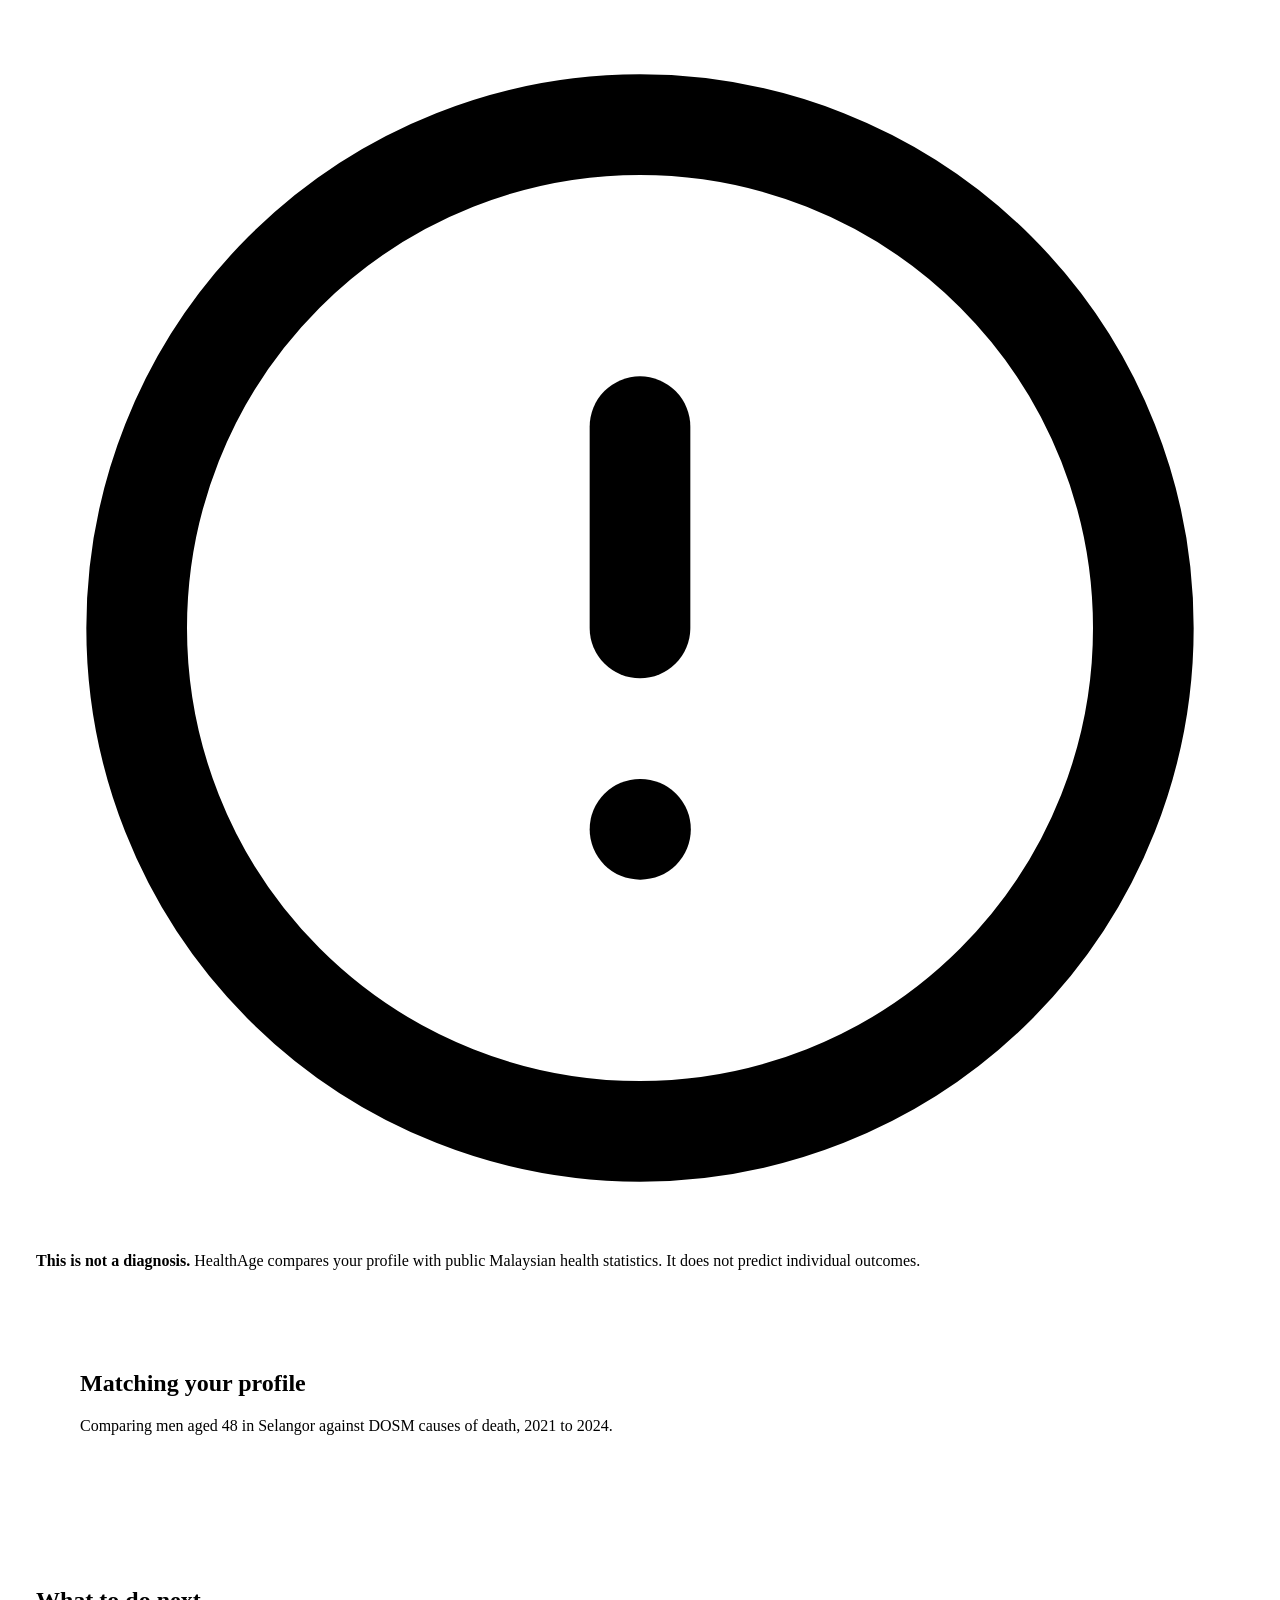
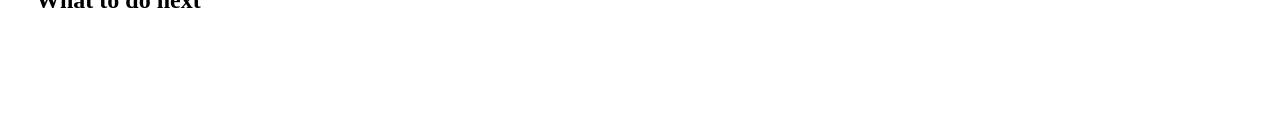
==== core/templates/core/dashboard.html @ b1a1de17 "merge: bring stay fit disease routines into main # Conflicts: #	core/static/core/css/style.css #	cor" ====
<!DOCTYPE html>
<html lang="en">
<head>
<meta charset="UTF-8">
<meta name="viewport" content="width=device-width, initial-scale=1.0">
<title>Dashboard</title>
<link rel="stylesheet" href="/static/core/css/style.css">
<link rel="stylesheet" href="/static/core/css/statistics.css">
</head>
<body>

  <div data-include="nav"></div>

  <main style="width:100%; max-width: 100%;">

    <section class="info-banner disclaimer-banner" style="margin: 24px 28px 0;">
      <span class="icon" aria-hidden="true">
        <svg viewBox="0 0 24 24" fill="none" stroke="currentColor" stroke-width="2" stroke-linecap="round" stroke-linejoin="round"><circle cx="12" cy="12" r="10"/><line x1="12" y1="8" x2="12" y2="12"/><line x1="12" y1="16" x2="12.01" y2="16"/></svg>
      </span>
      <p><strong>This is not a diagnosis.</strong> HealthAge compares your profile with public Malaysian health statistics. It does not predict individual outcomes.</p>
    </section>

    <section class="card card--matching" id="matching-card" style="padding: 64px 72px 96px">
      <div class="matching-head">
        <span class="spinner" aria-hidden="true"></span>
        <h2 class="matching-title">Matching your profile</h2>
      </div>
      <p class="matching-detail">Comparing men aged 48 in Selangor against DOSM causes of death, 2021 to 2024.</p>
    </section>

    <div style="padding: 20px 28px 90px;">
      <div id="next-action-area">
        <div class="section-heading"><h2>What to do next</h2></div>
        <div class="skeleton-block skeleton-block--action">
          <span class="sk-swatch"></span>
          <span class="sk-lines">
            <span class="sk-line sk-line--full"></span>
            <span class="sk-line sk-line--short"></span>
          </span>
        </div>
      </div>

      <div class="risks-grid" id="other-risks-panel" style="margin-top: 20px">
        <div class="skeleton-block skeleton-block--action">
          <span class="sk-swatch"></span>
          <span class="sk-lines">
            <span class="sk-line sk-line--full"></span>
            <span class="sk-line sk-line--short"></span>
          </span>
        </div>
      </div>
    </div>

  </main>

  <div data-include="footer"></div>

  <script src="/static/core/js/include.js"></script>
  <script src="/static/core/js/dashboard.js"></script>
  <script src="/static/core/js/statistics.js"></script>
</body>
</html>
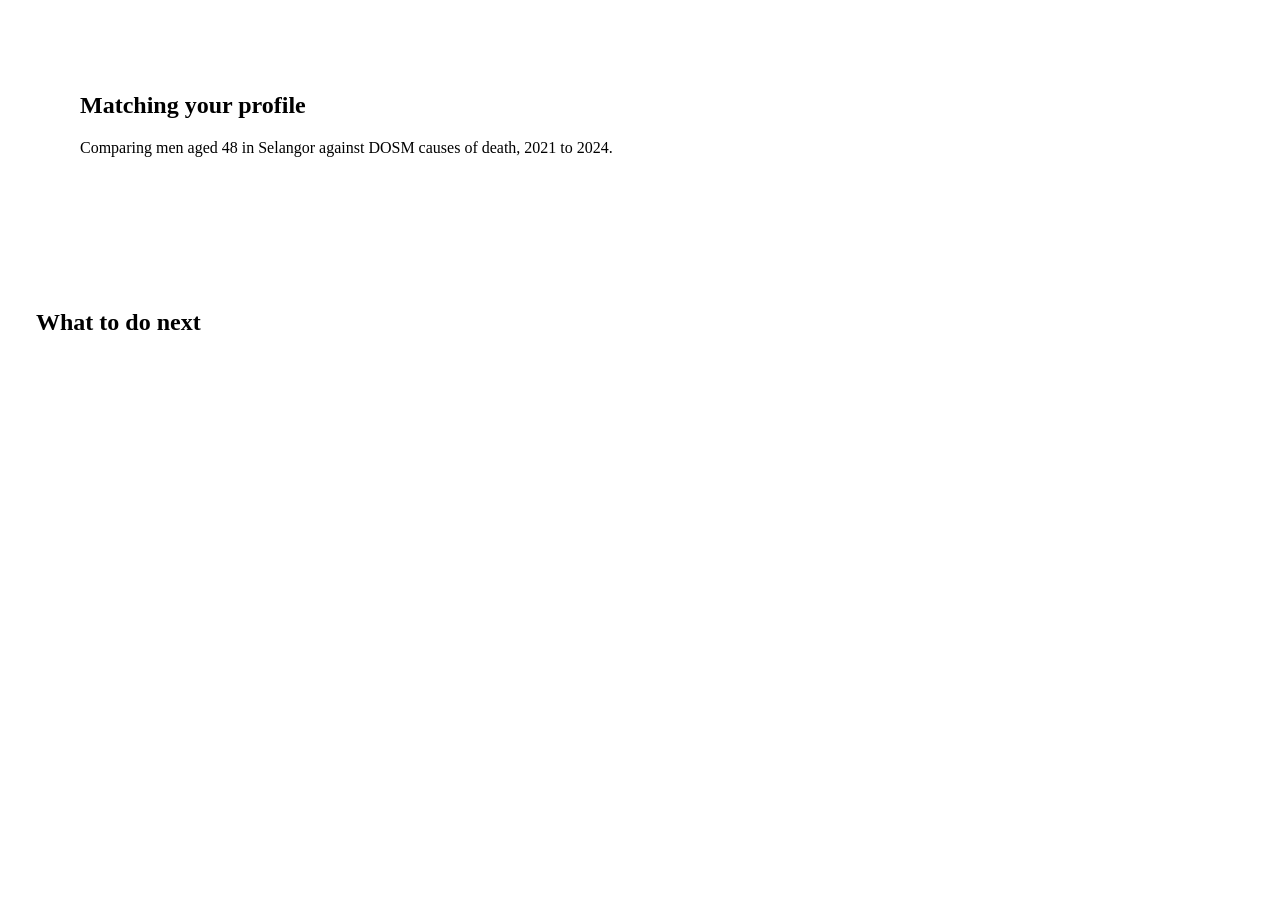
==== commit 6ef38364: "updating figma nearly killed me" ====
--- a/core/templates/core/dashboard.html
+++ b/core/templates/core/dashboard.html
@@ -5,21 +5,13 @@
 <meta name="viewport" content="width=device-width, initial-scale=1.0">
 <title>Dashboard</title>
 <link rel="stylesheet" href="/static/core/css/style.css">
-<link rel="stylesheet" href="/static/core/css/statistics.css">
+<link rel="stylesheet" href="/static/core/css/statistics.css?v=20260808a">
 </head>
 <body>
 
   <div data-include="nav"></div>
 
   <main style="width:100%; max-width: 100%;">
-
-    <section class="info-banner disclaimer-banner" style="margin: 24px 28px 0;">
-      <span class="icon" aria-hidden="true">
-        <svg viewBox="0 0 24 24" fill="none" stroke="currentColor" stroke-width="2" stroke-linecap="round" stroke-linejoin="round"><circle cx="12" cy="12" r="10"/><line x1="12" y1="8" x2="12" y2="12"/><line x1="12" y1="16" x2="12.01" y2="16"/></svg>
-      </span>
-      <p><strong>This is not a diagnosis.</strong> HealthAge compares your profile with public Malaysian health statistics. It does not predict individual outcomes.</p>
-    </section>
-
     <section class="card card--matching" id="matching-card" style="padding: 64px 72px 96px">
       <div class="matching-head">
         <span class="spinner" aria-hidden="true"></span>
@@ -57,6 +49,7 @@
 
   <script src="/static/core/js/include.js"></script>
   <script src="/static/core/js/dashboard.js"></script>
-  <script src="/static/core/js/statistics.js"></script>
+  <script src="/static/core/js/stat-collapse.js?v=20260808a"></script>
+  <script src="/static/core/js/statistics.js?v=20260808a"></script>
 </body>
 </html>
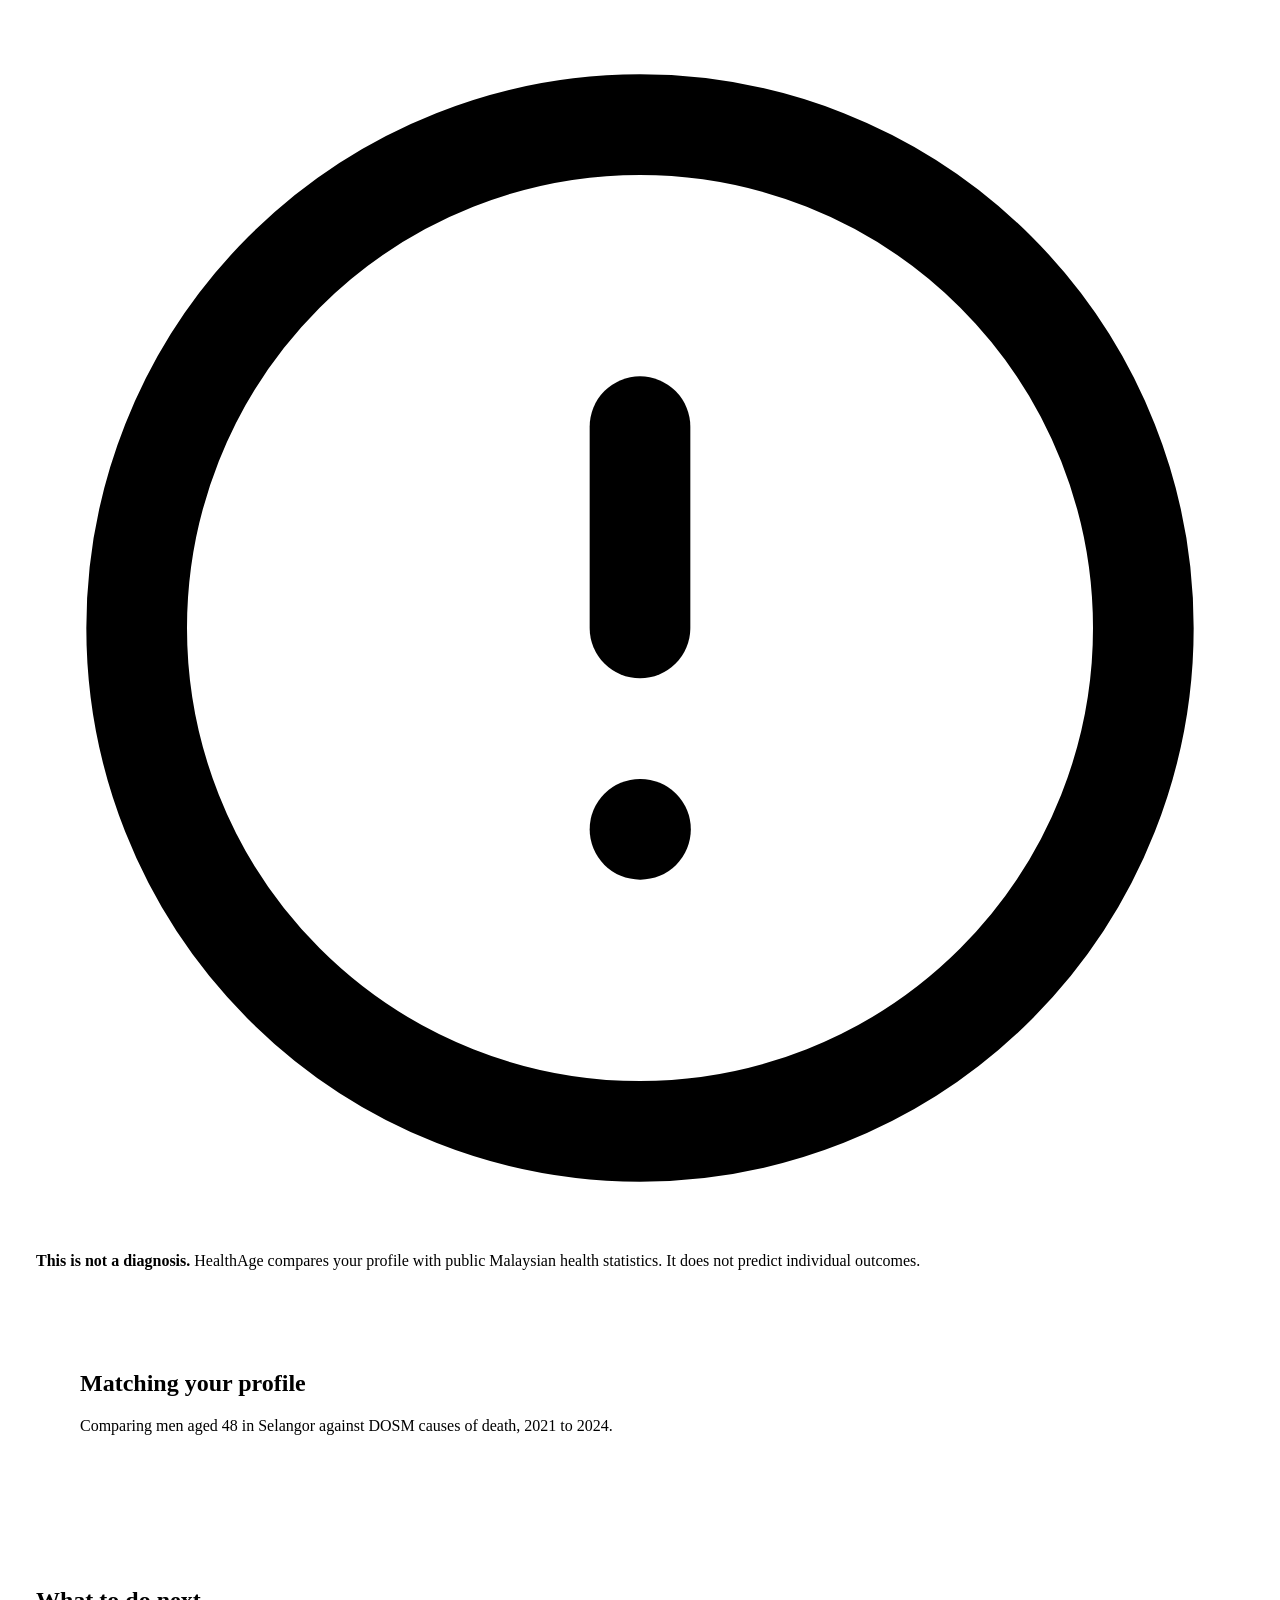
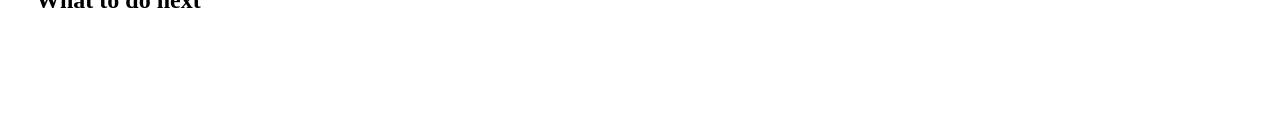
==== commit 97546817: "fix: keep stay fit exercise selection user directed" ====
--- a/core/templates/core/dashboard.html
+++ b/core/templates/core/dashboard.html
@@ -12,6 +12,13 @@
   <div data-include="nav"></div>
 
   <main style="width:100%; max-width: 100%;">
+    <section class="info-banner disclaimer-banner" style="margin: 24px 28px 0;">
+      <span class="icon" aria-hidden="true">
+        <svg viewBox="0 0 24 24" fill="none" stroke="currentColor" stroke-width="2" stroke-linecap="round" stroke-linejoin="round"><circle cx="12" cy="12" r="10"/><line x1="12" y1="8" x2="12" y2="12"/><line x1="12" y1="16" x2="12.01" y2="16"/></svg>
+      </span>
+      <p><strong>This is not a diagnosis.</strong> HealthAge compares your profile with public Malaysian health statistics. It does not predict individual outcomes.</p>
+    </section>
+
     <section class="card card--matching" id="matching-card" style="padding: 64px 72px 96px">
       <div class="matching-head">
         <span class="spinner" aria-hidden="true"></span>
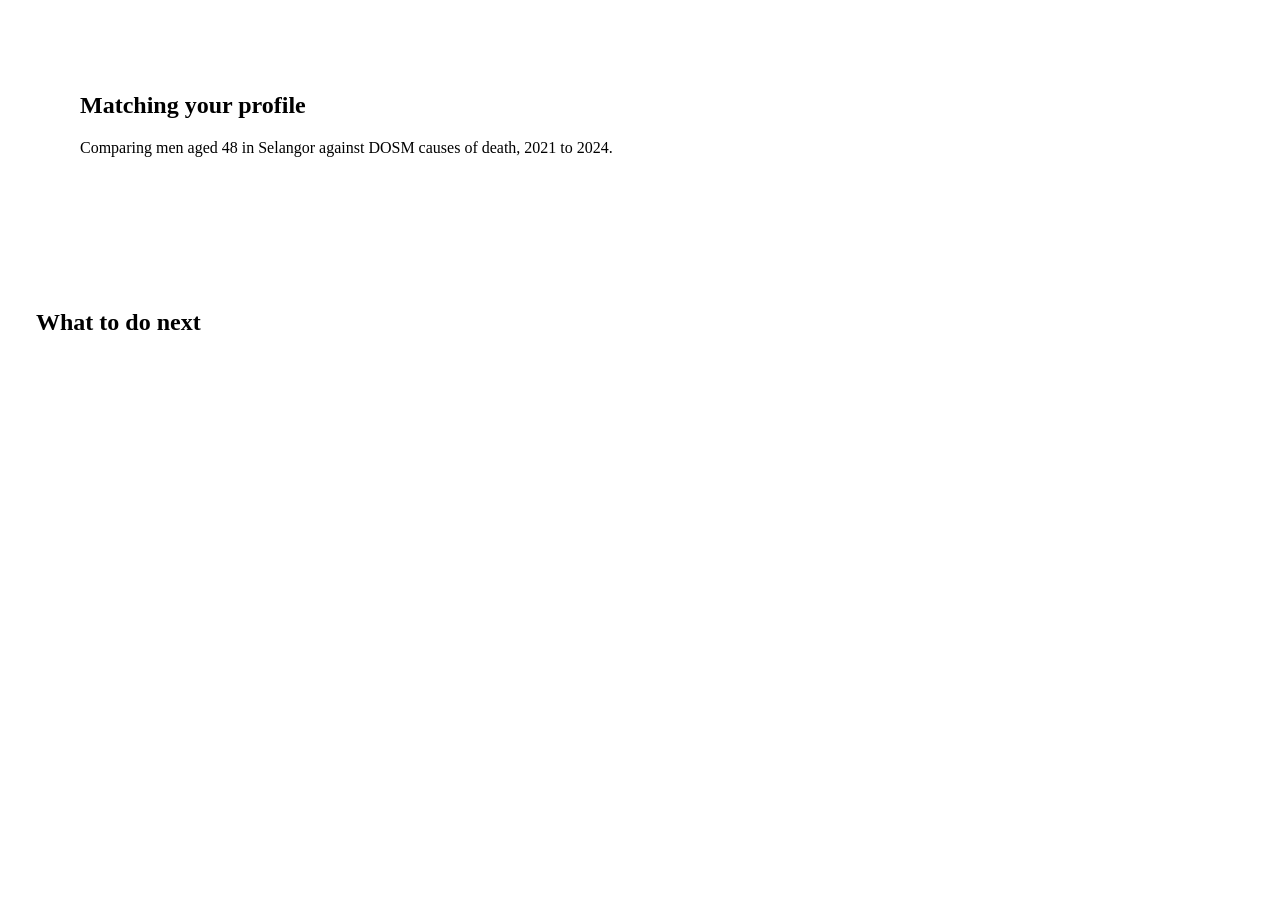
==== commit 6ab1403b: "find specialist is removed and also the not a diagnosis is alreay writtten at footer" ====
--- a/core/templates/core/dashboard.html
+++ b/core/templates/core/dashboard.html
@@ -12,12 +12,6 @@
   <div data-include="nav"></div>
 
   <main style="width:100%; max-width: 100%;">
-    <section class="info-banner disclaimer-banner" style="margin: 24px 28px 0;">
-      <span class="icon" aria-hidden="true">
-        <svg viewBox="0 0 24 24" fill="none" stroke="currentColor" stroke-width="2" stroke-linecap="round" stroke-linejoin="round"><circle cx="12" cy="12" r="10"/><line x1="12" y1="8" x2="12" y2="12"/><line x1="12" y1="16" x2="12.01" y2="16"/></svg>
-      </span>
-      <p><strong>This is not a diagnosis.</strong> HealthAge compares your profile with public Malaysian health statistics. It does not predict individual outcomes.</p>
-    </section>
 
     <section class="card card--matching" id="matching-card" style="padding: 64px 72px 96px">
       <div class="matching-head">
